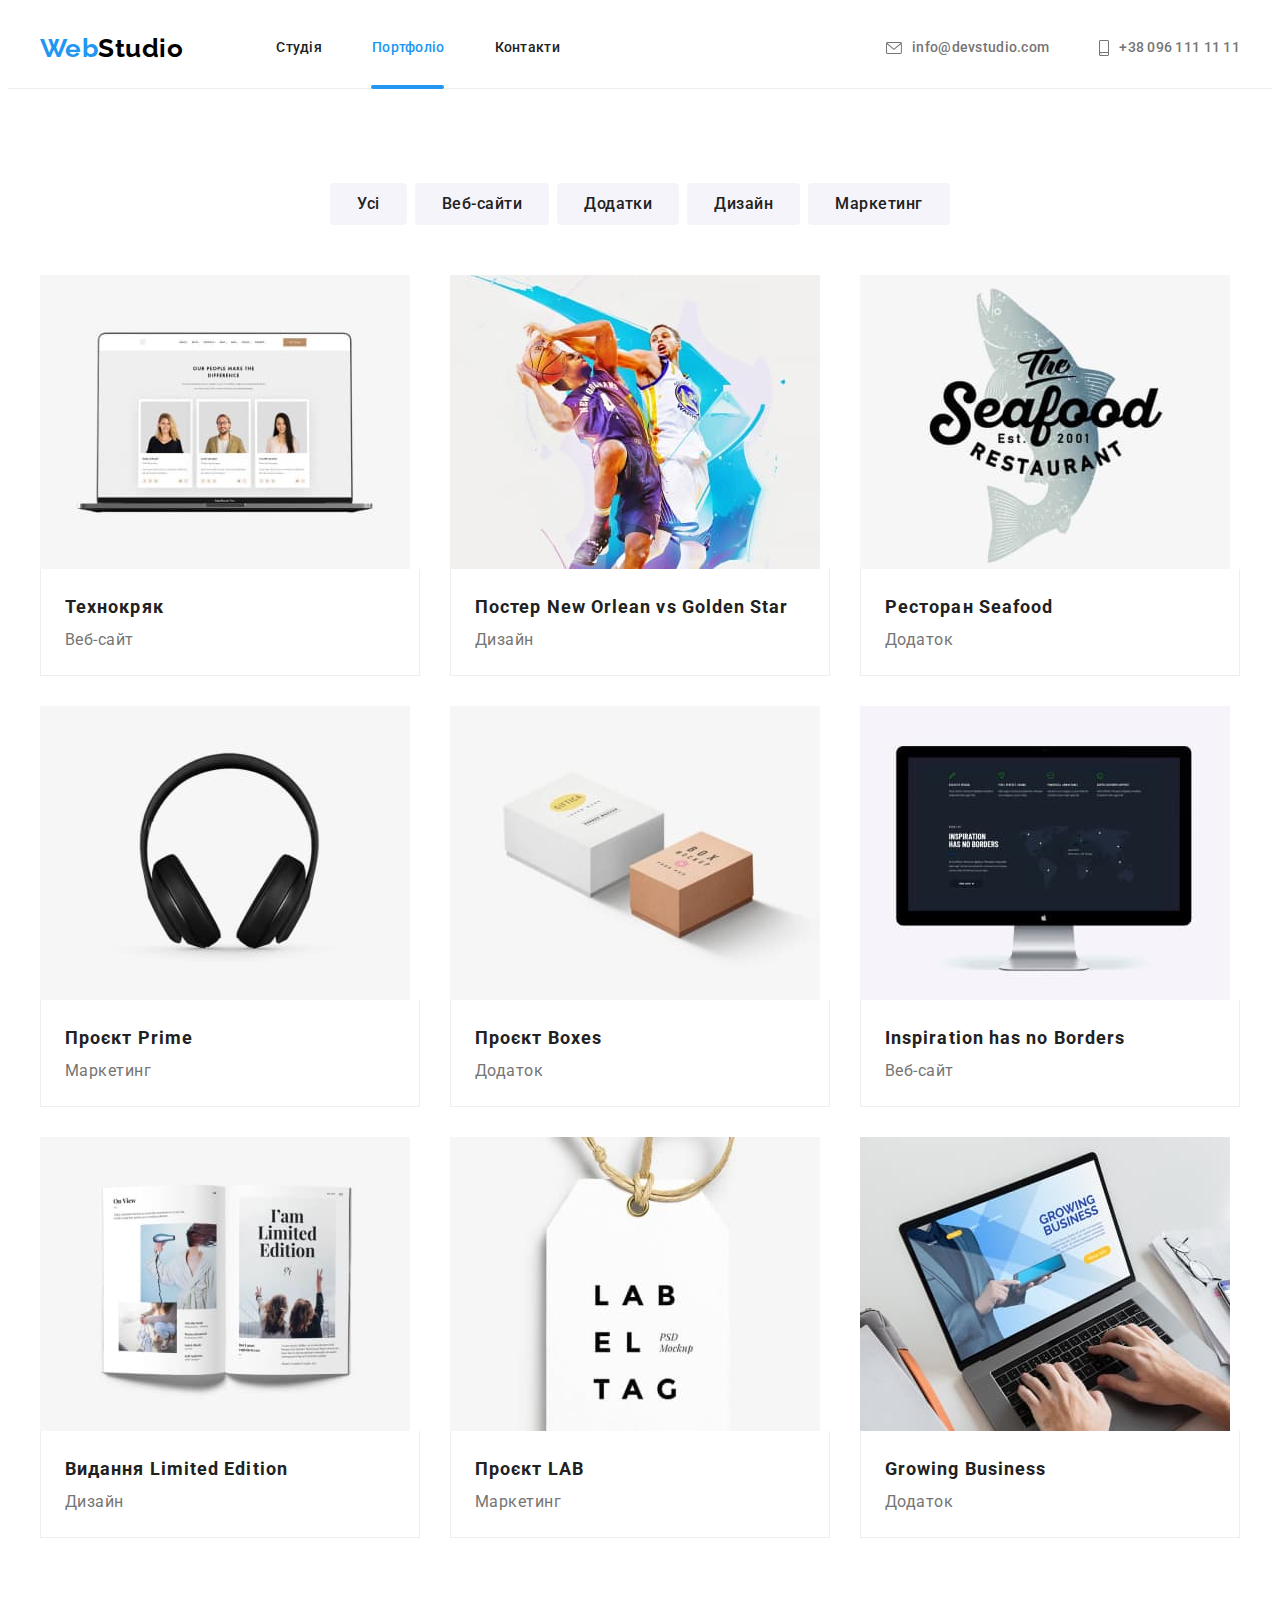
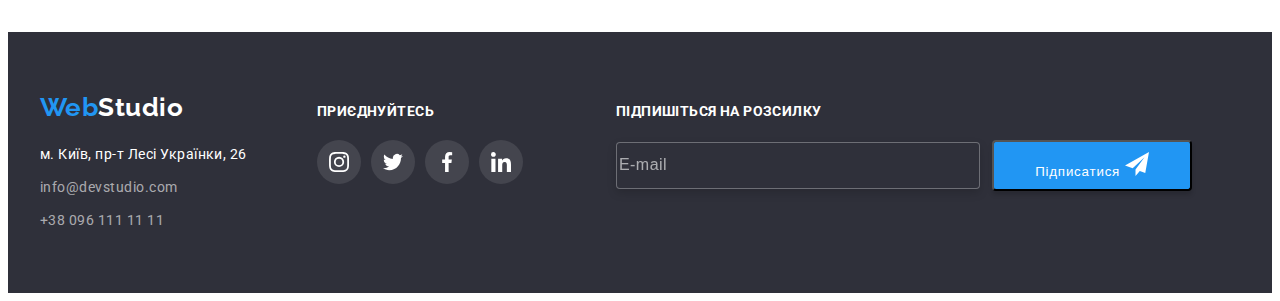
==== portfolio.html @ 8649c42a "add html+css" ====
<!DOCTYPE html>
<html lang="uk">
  <head>
    <meta charset="UTF-8" />
    <meta http-equiv="X-UA-Compatible" content="IE=edge" />
    <meta name="viewport" content="width=device-width, initial-scale=1.0" />
    <title>WebStudio</title>
    <link rel="preconnect" href="https://fonts.googleapis.com" />
    <link rel="preconnect" href="https://fonts.gstatic.com" crossorigin />
    <link
      href="https://fonts.googleapis.com/css2?family=Raleway:wght@700&family=Roboto:wght@400;500;700&display=swap"
      rel="stylesheet"
    />
    <link
      rel="stylesheet"
      href="https://cdnjs.cloudflare.com/ajax/libs/modern-normalize/1.1.0/modern-normalize.min.css"
      integrity="sha512-wpPYUAdjBVSE4KJnH1VR1HeZfpl1ub8YT/NKx4PuQ5NmX2tKuGu6U/JRp5y+Y8XG2tV+wKQpNHVUX03MfMFn9Q=="
      crossorigin="anonymous"
      referrerpolicy="no-referrer"
    />
    <link rel="stylesheet" href="./css/style.css" />
  </head>
  <body>
    <header class="top-page">
      <div class="container header-nav">
        <nav class="header-nav">
          <a href="./index.html" class="logo link">
            <span class="logo-accent">Web</span>Studio
          </a>
          <ul class="site-nav list">
            <li class="item">
              <a href="./index.html" class="site-nav-link link"> Студія </a>
            </li>
            <li class="item">
              <a href="./portfolio.html" class="site-nav-link link current">
                Портфоліо
              </a>
            </li>
            <li class="item">
              <a href="#" class="site-nav-link link">Контакти</a>
            </li>
          </ul>
        </nav>
        <ul class="auth-nav list">
          <li class="item">
            <a href="mailto:info@devstudio.com" class="auth-nav-link link">
              <svg width="16" height="12" class="auth-nav-icon">
                <use href="./images/symbol-defs.svg#icon-envelope"></use>
              </svg>
              info@devstudio.com
            </a>
          </li>
          <li class="item">
            <a href="tel:+380961111111" class="auth-nav-link link">
              <svg width="10" height="16" class="auth-nav-icon">
                <use href="./images/symbol-defs.svg#icon-smartphone"></use></svg
              >+38 096 111 11 11
            </a>
          </li>
        </ul>
      </div>
    </header>

    <main>
      <section class="portfolio section">
        <div class="container">
          <h1 class="visually-hidden">Портфоліо</h1>
          <ul class="portfolio-nav list">
            <li>
              <button type="button" class="portfolio-button">Усі</button>
            </li>
            <li>
              <button type="button" class="portfolio-button">Веб-сайти</button>
            </li>
            <li>
              <button type="button" class="portfolio-button">Додатки</button>
            </li>

            <li>
              <button type="button" class="portfolio-button">Дизайн</button>
            </li>
            <li>
              <button type="button" class="portfolio-button">Маркетинг</button>
            </li>
          </ul>
          <ul class="portfolio-grid list">
            <li class="grid-item">
              <a href="#" class="grid-link link">
                <div class="grid-thumb">
                  <img
                    src="./images/technokriak.jpeg"
                    alt=""
                    width="370"
                    height="294"
                  />
                  <p class="thumb-overlay-text">
                    Ресурс пропонує комплексні пропозиції з різним рівнем
                    функціоналу та сервісів. Все це дозволить відвідувачу
                    отримати вичерпні відомості про компанію чи приватну особу.
                  </p>
                </div>
                <div class="grid-item-text">
                  <h2 class="link-title">Технокряк</h2>
                  <p class="link-descr">Веб-сайт</p>
                </div>
              </a>
            </li>
            <li class="grid-item">
              <a href="#" class="grid-link link">
                <div class="grid-thumb">
                  <img
                    src="./images/neworlean.jpeg"
                    alt=""
                    width="370"
                    height="294"
                  />
                  <p class="thumb-overlay-text">
                    Ресурс пропонує комплексні пропозиції з різним рівнем
                    функціоналу та сервісів. Все це дозволить відвідувачу
                    отримати вичерпні відомості про компанію чи приватну особу.
                  </p>
                </div>

                <div class="grid-item-text">
                  <h2 class="link-title">Постер New Orlean vs Golden Star</h2>
                  <p class="link-descr">Дизайн</p>
                </div>
              </a>
            </li>
            <li class="grid-item">
              <a href="#" class="grid-link link">
                <div class="grid-thumb">
                  <img
                    src="./images/seafood.jpeg"
                    alt=""
                    width="370"
                    height="294"
                  />
                  <p class="thumb-overlay-text">
                    Ресурс пропонує комплексні пропозиції з різним рівнем
                    функціоналу та сервісів. Все це дозволить відвідувачу
                    отримати вичерпні відомості про компанію чи приватну особу.
                  </p>
                </div>

                <div class="grid-item-text">
                  <h2 class="link-title">Ресторан Seafood</h2>
                  <p class="link-descr">Додаток</p>
                </div>
              </a>
            </li>
            <li class="grid-item">
              <a href="#" class="grid-link link">
                <div class="grid-thumb">
                  <img
                    src="./images/prime.jpeg"
                    alt=""
                    width="370"
                    height="294"
                  />
                  <p class="thumb-overlay-text">
                    Ресурс пропонує комплексні пропозиції з різним рівнем
                    функціоналу та сервісів. Все це дозволить відвідувачу
                    отримати вичерпні відомості про компанію чи приватну особу.
                  </p>
                </div>

                <div class="grid-item-text">
                  <h2 class="link-title">Проєкт Prime</h2>
                  <p class="link-descr">Маркетинг</p>
                </div>
              </a>
            </li>
            <li class="grid-item">
              <a href="#" class="grid-link link">
                <div class="grid-thumb">
                  <img
                    src="./images/boxes.jpeg"
                    alt=""
                    width="370"
                    height="294"
                  />
                  <p class="thumb-overlay-text">
                    Ресурс пропонує комплексні пропозиції з різним рівнем
                    функціоналу та сервісів. Все це дозволить відвідувачу
                    отримати вичерпні відомості про компанію чи приватну особу.
                  </p>
                </div>
                <div class="grid-item-text">
                  <h2 class="link-title">Проєкт Boxes</h2>
                  <p class="link-descr">Додаток</p>
                </div>
              </a>
            </li>
            <li class="grid-item">
              <a href="#" class="grid-link link">
                <div class="grid-thumb">
                  <img
                    src="./images/inspiration.jpeg"
                    alt=""
                    width="370"
                    height="294"
                  />
                  <p class="thumb-overlay-text">
                    Ресурс пропонує комплексні пропозиції з різним рівнем
                    функціоналу та сервісів. Все це дозволить відвідувачу
                    отримати вичерпні відомості про компанію чи приватну особу.
                  </p>
                </div>

                <div class="grid-item-text">
                  <h2 class="link-title">Inspiration has no Borders</h2>
                  <p class="link-descr">Веб-сайт</p>
                </div>
              </a>
            </li>
            <li class="grid-item">
              <a href="#" class="grid-link link">
                <div class="grid-thumb">
                  <img
                    src="./images/limitededition.jpeg"
                    alt=""
                    width="370"
                    height="294"
                  />
                  <p class="thumb-overlay-text">
                    Ресурс пропонує комплексні пропозиції з різним рівнем
                    функціоналу та сервісів. Все це дозволить відвідувачу
                    отримати вичерпні відомості про компанію чи приватну особу.
                  </p>
                </div>
                <div class="grid-item-text">
                  <h2 class="link-title">Видання Limited Edition</h2>
                  <p class="link-descr">Дизайн</p>
                </div>
              </a>
            </li>
            <li class="grid-item">
              <a href="#" class="grid-link link">
                <div class="grid-thumb">
                  <img
                    src="./images/lab.jpeg"
                    alt=""
                    width="370"
                    height="294"
                  />
                  <p class="thumb-overlay-text">
                    Ресурс пропонує комплексні пропозиції з різним рівнем
                    функціоналу та сервісів. Все це дозволить відвідувачу
                    отримати вичерпні відомості про компанію чи приватну особу.
                  </p>
                </div>
                <div class="grid-item-text">
                  <h2 class="link-title">Проєкт LAB</h2>
                  <p class="link-descr">Маркетинг</p>
                </div>
              </a>
            </li>
            <li class="grid-item">
              <a href="#" class="grid-link link">
                <div class="grid-thumb">
                  <img
                    src="./images/growing.jpeg"
                    alt=""
                    width="370"
                    height="294"
                  />
                  <p class="thumb-overlay-text">
                    Ресурс пропонує комплексні пропозиції з різним рівнем
                    функціоналу та сервісів. Все це дозволить відвідувачу
                    отримати вичерпні відомості про компанію чи приватну особу.
                  </p>
                </div>
                <div class="grid-item-text">
                  <h2 class="link-title">Growing Business</h2>
                  <p class="link-descr">Додаток</p>
                </div>
              </a>
            </li>
          </ul>
        </div>
      </section>
    </main>

    <footer class="bottom-page">
      <div class="footer-container container">
        <div class="footer-nav">
          <a href="#" class="footer-logo link">
            <span class="footer-logo-accent">Web</span>Studio
          </a>
          <address>
            <ul class="footer-nav-address list">
              <li class="footer-nav-item item">
                <a
                  href="https://goo.gl/maps/T1ktbeCNpbdaZyWX9"
                  target="_blank"
                  rel="noopenner noreferrer nofollow"
                  class="footer-nav-link-address link"
                >
                  м. Київ, пр-т Лесі Українки, 26
                </a>
              </li>
              <li class="footer-nav-item item">
                <a
                  href="mailto:info@devstudio.com"
                  class="footer-nav-link link"
                >
                  info@devstudio.com
                </a>
              </li>
              <li class="footer-nav-item item">
                <a href="tel:+380961111111" class="footer-nav-link link">
                  +38 096 111 11 11
                </a>
              </li>
            </ul>
          </address>
        </div>
        <div class="footer-soc">
          <h3 class="footer-soc-title">Приєднуйтесь</h3>
          <ul class="footer-soc-list">
            <li class="footer-soc-item">
              <a href="" class="footer-soc-link" aria-label="Instagram">
                <svg width="20" height="20" class="footer-soc-icon">
                  <use
                    href="./images/symbol-defs.svg#icon-instagram_team"
                  ></use>
                </svg>
              </a>
            </li>
            <li class="footer-soc-item">
              <a href="" class="footer-soc-link" aria-label="Twitter">
                <svg width="20" height="20" class="footer-soc-icon">
                  <use href="./images/symbol-defs.svg#icon-twitter_team"></use>
                </svg>
              </a>
            </li>
            <li class="footer-soc-item">
              <a href="" class="footer-soc-link" aria-label="Facebook">
                <svg width="20" height="20" class="footer-soc-icon">
                  <use href="./images/symbol-defs.svg#icon-facebook_team"></use>
                </svg>
              </a>
            </li>
            <li class="footer-soc-item">
              <a href="" class="footer-soc-link" aria-label="LinkedIn">
                <svg width="20" height="20" class="footer-soc-icon">
                  <use href="./images/symbol-defs.svg#icon-linkedin_team"></use>
                </svg>
              </a>
            </li>
          </ul>
        </div>
        <form class="footer-input">
          <h3 class="input-title">Підпишіться на розсилку</h3>
          <div class="input-place">
            <input type="email" name="email" placeholder="E-mail" />
            <button type="submit" class="input-button">
              Підписатися
              <svg width="24" height="24" class="input-img">
                <use href="./images/symbol-defs.svg#icon-paperplane"></use>
              </svg>
            </button>
          </div>
        </form>
      </div>
    </footer>
  </body>
</html>
---- css/style.css ----
:root {
  --primary-text-color: #212121;
  --secondary-text-color: #757575;
  --accent-color: #2196f3;
  --accent-hover-color: #188ce8;
  --container-bg-color: #ffffff;
  --container-border-color: #eeeeee;
  --button-bg-color: #f5f4fa;
  --logo-main-color: #000000;
  --footer-background-color: #2f303a;
  --footer-link-color: rgba(255, 255, 255, 0.6);
  --soc-clients-color: #afb1b8;
  --grid-overlay-color: rgba(33, 150, 243, 0.9);
  --transition-duration: 250ms;
  --transition-timing-function: cubic-bezier(0.4, 0, 0.2, 1);
}

p,
h1,
h2,
h3,
h4,
h5,
h6 {
  margin: 0;
}

ul,
ol {
  margin: 0;
  padding-left: 0;
  list-style: none;
}

button {
  cursor: pointer;
}

address {
  font-style: normal;
}

a {
  color: currentColor;
  text-decoration: none;
}

img {
  display: block;
}

body {
  font-family: "Roboto", sans serif;
  color: var(--primary-text-color);
  background-color: var(--container-bg-color);
  letter-spacing: 0.03em;
}

.container {
  width: 1200px;
  padding-left: 15px;
  padding-right: 15px;
  /* outline: 2px solid red; */
  margin: 0 auto;
}

.section {
  padding-top: 94px;
  padding-bottom: 94px;
}

.list {
  list-style: none;
  color: var(--primary-text-color);
  padding: 0;
  margin: 0;
}

.link {
  text-decoration: none;
  padding: 0;
  margin: 0;
}

.link.current {
  position: relative;
  color: var(--accent-color);
}

/* ----------------Header---------------- */

.header-nav {
  display: flex;
  align-items: center;
}

.logo {
  font-family: "Raleway", sans-serif;
  font-weight: 700;
  font-size: 26px;
  line-height: 1.19;
  color: var(--logo-main-color);
}

span.logo-accent {
  color: var(--accent-color);
}

.site-nav {
  display: flex;
  margin-left: 93px;
}

.site-nav .item {
  margin-right: 50px;
}

.site-nav .item:last-child {
  margin-right: 0;
}

.site-nav .link {
  display: block;
  padding-top: 32px;
  padding-bottom: 32px;
}

.site-nav-link {
  color: var(--primary-text-color);
  font-weight: 500;
  font-size: 14px;
  line-height: 1.14;
  letter-spacing: 0.02em;
  font-style: normal;
  transition: color var(--transition-duration) var(--transition-timing-function);
}

.site-nav-link:hover,
.site-nav-link:focus {
  color: var(--accent-color);
}

.current::after {
  content: "";
  position: absolute;
  bottom: 0;
  left: 0;
  display: block;
  width: 100%;
  height: 4px;
  background: var(--accent-color);
  border-radius: 2px;
  margin: -1px;
}

.auth-nav {
  display: flex;
  margin-left: auto;
  align-items: center;
}

.auth-nav .item {
  margin-right: 50px;
}

.auth-nav .item:last-child {
  margin-right: 0;
}

.auth-nav .link {
  padding-top: 32px;
  padding-bottom: 32px;
}

.auth-nav-link {
  color: var(--secondary-text-color);
  display: flex;
  align-items: center;
  font-weight: 500;
  font-size: 14px;
  line-height: 1.14;
  letter-spacing: 0.02em;
  transition: color var(--transition-duration) var(--transition-timing-function);
}

.auth-nav-link:hover,
.auth-nav-link:focus {
  color: var(--accent-color);
}

.auth-nav-icon {
  margin-right: 10px;
  fill: currentColor;
  transition: fill var(--transition-duration) var(--transition-timing-function);
}

.auth-nav-icon:hover,
.auth-nav-icon:focus {
  fill: var(--accent-color);
}

header.top-page {
  border-bottom: 1px solid var(--container-border-color);
}

/* ------------------Hero----------------- */
.hero {
  padding-top: 200px;
  padding-bottom: 200px;
  text-align: center;
  margin: 0 auto;
}

.overlay {
  max-width: 1600px;
  background-image: linear-gradient(
      to right,
      rgba(47, 48, 58, 0.4),
      rgba(47, 48, 58, 0.4)
    ),
    url(../images/team.jpeg);
  background-color: #c4c4c4;
  background-repeat: no-repeat;
  background-position: center;
  background-size: cover;
}

.hero-title {
  color: var(--container-bg-color);
  font-weight: 900;
  font-size: 44px;
  line-height: 1.36;
  text-align: center;
  letter-spacing: 0.06em;
  text-transform: uppercase;
  max-width: 696px;
  margin: 0 auto;
  margin-bottom: 30px;
}

.hero-button {
  font-family: inherit;
  color: var(--container-bg-color);
  background: var(--accent-color);
  font-weight: 700;
  font-size: 16px;
  line-height: 1.88;
  letter-spacing: 0.06em;
  border-color: transparent;
  margin: 0 auto;
  padding: 10px 32px;
  min-width: 216px;
  text-align: center;
  box-shadow: 0px 4px 4px rgba(0, 0, 0, 0.15);
  border-radius: 4px;
  transition: background-color var(--transition-duration)
    var(--transition-timing-function);
}

.hero-button:hover {
  color: var(--container-bg-color);
  background-color: var(--accent-hover-color);
}

/* ---------------features--------------- */

.features {
  padding-top: 94px;
  padding-bottom: 47px;
  /* border: 1px solid red; */
}

.features-link {
  display: flex;
  gap: 30px;
  /* border: 1px solid red; */
}

.features-item {
  flex-basis: calc((100% - 3 * 30px) / 4);
}

.features-item-img {
  display: flex;
  width: 270px;
  height: 120px;
  background-color: var(--button-bg-color);
  border-radius: 4px;
  align-items: center;
  justify-content: center;
  margin-bottom: 30px;
}

.features-item-title {
  font-weight: 700;
  font-size: 14px;
  line-height: 1.14;
  text-transform: uppercase;
  color: var(--primary-text-color);
  margin-bottom: 10px;
}

.feature-descr {
  font-size: 14px;
  line-height: 1.71;
  color: var(--secondary-text-color);
}

.work {
  padding-top: 47px;
  padding-bottom: 94px;
  /* border: 1px solid red; */
}
.work-title {
  margin-bottom: 50px;
}

.work-sample {
  display: flex;
  gap: 30px;
}
.work-photo {
  flex-basis: calc((100% - 60px) / 3);
}

.work-title,
.team-title,
.clients-title {
  color: var(--primary-text-color);
  font-weight: 700;
  font-size: 36px;
  line-height: 1.16;
  text-align: center;
}

.work-thumb {
  position: relative;
}

.work-overlay-text {
  position: absolute;
  bottom: 0;
  left: 0;
  font-weight: 700;
  font-size: 14px;
  line-height: 1.14;
  text-align: center;
  letter-spacing: 0.03em;
  text-transform: uppercase;
  color: var(--container-bg-color);
  background-color: rgba(47, 48, 58, 0.8);
  width: 100%;
  padding: 27px;
}

/* -----------------Team--------------- */
.team {
  background-color: var(--button-bg-color);
}

.team-title {
  margin-bottom: 50px;
}

.team-list {
  display: flex;
  gap: 30px;
}

.team-item {
  background-color: var(--container-bg-color);
  flex-basis: calc((100% - (3 * 30px)) / 4);
  box-shadow: 0px 1px 3px rgba(0, 0, 0, 0.12), 0px 1px 1px rgba(0, 0, 0, 0.14),
    0px 2px 1px rgba(0, 0, 0, 0.2);
  border-radius: 0px 0px 4px 4px;
}

.team-descr {
  padding-top: 30px;
  padding-bottom: 30px;
  text-align: center;
}

.team-list-title {
  color: var(--primary-text-color);
  font-weight: 500;
  font-size: 16px;
  line-height: 1.189;
  margin-bottom: 10px;
}

.team-list-descr {
  color: var(--secondary-text-color);
  font-size: 16px;
  line-height: 1.19;
  margin-bottom: 16px;
}

.team-soc-list {
  display: flex;
  align-items: center;
  justify-content: center;
  gap: 10px;
}

.team-soc-link {
  color: var(--soc-clients-color);
  display: flex;
  align-items: center;
  justify-content: center;
  width: 44px;
  height: 44px;
  border-radius: 50%;
  transition: background-color var(--transition-duration)
      var(--transition-timing-function),
    color var(--transition-duration) var(--transition-timing-function);
}

.team-soc-icon {
  fill: currentColor;
}

.team-soc-link:hover,
.team-soc-link:focus {
  background-color: var(--accent-color);
  color: var(--container-bg-color);
}

/* ------------Клієнти------------ */

.clients-title {
  text-align: center;
  margin-bottom: 50px;
}

.clients-list {
  display: flex;
  gap: 30px;
}

.clients-list-item {
  flex-basis: calc((100% - 5 * 30px) / 6);
}

.clients-list-link {
  display: flex;
  width: 170px;
  height: 92px;
  color: var(--soc-clients-color);
  border: 1px solid var(--soc-clients-color);
  border-radius: 4px;
  padding: 16px 32px;
  transition: color var(--transition-duration) var(--transition-timing-function),
    border-color var(--transition-duration) var(--transition-timing-function);
}

.clients-icon {
  fill: currentColor;
}

.clients-list-link:hover,
.clients-list-link:focus {
  color: var(--accent-color);
  border-color: var(--accent-color);
}

/* ---------------Footer------------ */

.bottom-page {
  background-color: var(--footer-background-color);
  padding-top: 60px;
  padding-bottom: 60px;
}
.footer-nav {
  display: block;
  margin-right: 70px;
}

.footer-logo {
  font-family: "Raleway", sans-serif;
  font-weight: 700;
  font-size: 26px;
  line-height: 1.19;
  color: var(--container-bg-color);
  display: block;
  margin-bottom: 20px;
}

span.footer-logo-accent {
  color: var(--accent-color);
}

.footer-nav-item:not(:last-child) {
  margin-bottom: 9px;
}
.footer-nav-link {
  color: var(--footer-link-color);
  font-style: normal;
  font-size: 14px;
  line-height: 1.71;
  display: block;
  transition: color var(--transition-duration) var(--transition-timing-function);
}

.footer-nav-link:hover,
.footer-nav-link:focus {
  color: var(--accent-color);
}

.footer-nav-link-address {
  color: var(--container-bg-color);
  font-style: normal;
  font-size: 14px;
  line-height: 1.71;
  display: inline-block;
  transition: color var(--transition-duration) var(--transition-timing-function);
}

.footer-nav-link-address:hover,
.footer-nav-link-address:focus {
  color: var(--accent-color);
}

.footer-nav-address .link {
  display: block;
}

.footer-container {
  display: flex;
  align-items: center;
  align-items: baseline;
}

.footer-soc {
  margin-right: 93px;
}

.footer-soc-title {
  display: block;
  font-weight: 700;
  font-size: 14px;
  line-height: 1.14;
  letter-spacing: 0.03em;
  text-transform: uppercase;

  color: var(--container-bg-color);
  margin-bottom: 20px;
}

.footer-soc-list {
  display: flex;
  align-items: center;
  justify-content: center;
  height: 100%;
  gap: 10px;
}

.footer-soc-link {
  color: var(--container-bg-color);
  display: flex;
  align-items: center;
  justify-content: center;
  width: 44px;
  height: 44px;
  border-radius: 50%;
  background-color: rgba(255, 255, 255, 0.1);
  transition: background-color var(--transition-duration)
    var(--transition-timing-function);
}

.footer-soc-icon {
  fill: currentColor;
}

.footer-soc-link:hover,
.footer-soc-link:focus {
  background-color: var(--accent-color);
}

.footer-input {
  display: flex;
  flex-direction: column;
  align-items: center;
  align-items: baseline;
}

.input-title {
  font-weight: 700;
  font-size: 14px;
  line-height: 1.14;
  letter-spacing: 0.03em;
  text-transform: uppercase;
  color: var(--container-bg-color);
  margin-bottom: 20px;
}

.input-place {
  display: flex;
  align-items: center;
}

.input-place input {
  background-color: var(--footer-background-color);
  border: 1px solid rgba(255, 255, 255, 0.3);
  filter: drop-shadow(0px 4px 4px rgba(0, 0, 0, 0.15));
  border-radius: 4px;
  width: 358px;
  padding-top: 15px;
  padding-bottom: 15px;
  margin-right: 12px;
}

.input-place input::placeholder {
  color: rgba(255, 255, 255, 0.6);
  font-size: 16px;
  line-height: 1.25;
  letter-spacing: 0.03em;
}

.input-button {
  /* position: relative; */
  text-align: center;
  color: var(--container-bg-color);
  background-color: var(--accent-color);
  box-shadow: 0px 4px 4px rgba(0, 0, 0, 0.15);
  border-radius: 4px;
  width: 200px;
  padding-top: 10px;
  padding-bottom: 10px;
  letter-spacing: 0.06em;
  color: #ffffff;
}

.input-img {
  fill: currentColor;
}

/* .input-button::after {
  content: "";
  position: absolute;
  bottom: 0;
  left: 0;
  display: block;
  width: 100%;
  background-image: url(/images/svg/paperplane.svg);
} */
/* -----------------Portfolio---------------- */

.portfolio {
  background-color: var(--container-bg-color);
}
.portfolio-nav {
  display: flex;
  justify-content: center;
  margin-bottom: 50px;
  list-style: none;
  gap: 8px;
}

.portfolio-button {
  font-family: inherit;
  color: var(--primary-text-color);
  background-color: var(--button-bg-color);
  cursor: pointer;
  font-weight: 500;
  font-size: 16px;
  line-height: 1.62;
  letter-spacing: 0.03em;
  border-color: transparent;
  border-radius: 4px;
  padding: 6px 25px;
  transition: color var(--transition-duration) var(--transition-timing-function),
    background-color var(--transition-duration)
      var(--transition-timing-function),
    box-shadow var(--transition-duration) var(--transition-timing-function);
}

.portfolio-button:hover,
.portfolio-button:focus {
  color: var(--container-bg-color);
  background-color: var(--accent-color);
  box-shadow: 0px 3px 1px rgba(0, 0, 0, 0.1), 0px 1px 2px rgba(0, 0, 0, 0.08),
    0px 2px 2px rgba(0, 0, 0, 0.12);
}

.portfolio-grid {
  display: flex;
  flex-wrap: wrap;
  justify-content: space-between;
  gap: 30px;
}

.grid-item {
  flex-basis: calc((100% - 60px) / 3);
}

.grid-link {
  display: block;
  background-color: var(--container-bg-color);
  transition: box-shadow var(--transition-duration)
    var(--transition-timing-function);
}

.grid-link:hover,
.grid-link:focus {
  box-shadow: 0px 1px 1px rgba(0, 0, 0, 0.12), 0px 4px 4px rgba(0, 0, 0, 0.06),
    1px 4px 6px rgba(0, 0, 0, 0.16);
}

.grid-link:hover .thumb-overlay-text,
.grid-link:focus .thumb-overlay-text {
  transform: translateY(0);
}

.grid-item-text {
  padding: 20px 24px;
  border-left: 1px solid var(--container-border-color);
  border-right: 1px solid var(--container-border-color);
  border-bottom: 1px solid var(--container-border-color);
}

.link-title {
  font-weight: 700;
  font-size: 18px;
  line-height: 2;
  letter-spacing: 0.06em;
  color: var(--primary-text-color);
}

.link-descr {
  font-size: 16px;
  line-height: 1.88;
  color: var(--secondary-text-color);
}

.visually-hidden {
  position: absolute;
  width: 1px;
  height: 1px;
  margin: -1px;
  border: 0;
  padding: 0;
  white-space: nowrap;
  clip-path: inset(100%);
  clip: rect(0 0 0 0);
  overflow: hidden;
}

/* Портфоліо */

.grid-thumb {
  position: relative;
  overflow: hidden;
}

.thumb-overlay-text {
  position: absolute;
  top: 0;
  left: 0;
  font-size: 18px;
  line-height: 1.56;
  letter-spacing: 0.03em;
  color: var(--container-bg-color);
  background-color: var(--grid-overlay-color);
  padding: 63px 24px;
  height: 100%;
  transform: translateY(100%);
  transition: transform var(--transition-duration)
    var(--transition-timing-function);
  overflow: auto;
}

.backdrop {
  position: fixed;
  top: 0;
  width: 100%;
  height: 100%;
  background-color: rgba(0, 0, 0, 0.2);
  transition: opacity 300ms linear, visibility 300ms linear;
}

.modal {
  position: absolute;
  width: 528px;
  min-height: 581px;
  background-color: #ffffff;
  box-shadow: 0px 1px 3px rgba(0, 0, 0, 0.12), 0px 1px 1px rgba(0, 0, 0, 0.14),
    0px 2px 1px rgba(0, 0, 0, 0.2);
  border-radius: 4px;
  top: 50%;
  left: 50%;
  transform: translate(-50%, -50%) scale(1);
  transition: transform 1000ms cubic-bezier(0.4, 0, 0.2, 1);
  padding: 40px;
}

.backdrop.is-hidden .modal {
  transform: translate(-50%, -50%) scale(0);
}

.modal-btn {
  position: absolute;
  width: 30px;
  height: 30px;
  border: 1px solid rgba(0, 0, 0, 0.1);
  border-radius: 50%;
  background-color: var(--container-bg-color);
  right: 10px;
  top: 10px;
  display: flex;
  align-items: center;
  justify-content: center;
  padding: 0;
  cursor: pointer;
}

.modal-close-icon {
  fill: currentColor;
}

.modal-btn:hover {
  color: var(--accent-color);
}

.is-hidden {
  opacity: 0;
  visibility: hidden;
  pointer-events: none;
}

.modal-title {
  font-weight: 700;
  font-size: 20px;
  line-height: 1.15;
  text-align: center;
  letter-spacing: 0.03em;
  color: var(--primary-text-color);
  margin-bottom: 12px;
}

.form {
  width: 448px;
  margin: 0 auto;
}

.form-field {
  display: flex;
  flex-direction: column;
  position: relative;
  margin-bottom: 10px;
}

.form-field input {
  margin: 0;
  padding: 11px;
  border: 1px solid rgba(33, 33, 33, 0.2);
  border-radius: 4px;
}

.form-field label {
  margin-bottom: 4px;
}

.form-label {
  font-size: 12px;
  line-height: 1.17;
  letter-spacing: 0.01em;
  color: var(--secondary-text-color);
}

.form-icon {
  position: absolute;
  top: 50%;
  left: 12px;
  display: inline-block;
}

.form-input:hover,
.form-input:focus {
  border-color: var(--accent-color);
}

.form-input:hover ~ .form-icon,
.form-input:focus ~ .form-icon {
  fill: var(--accent-color);
}

.form-comment {
  margin-bottom: 20px;
}

textarea {
  resize: none;
  width: 100%;
  /* width: 448px; */
  height: 120px;
}

.form-comment textarea::placeholder {
  font-size: 12px;
  line-height: 1.17;
  letter-spacing: 0.01em;
  color: rgba(117, 117, 117, 0.5);
}

.form-comment textarea {
  border: 1px solid rgba(33, 33, 33, 0.2);
  border-radius: 4px;
}

.form-check {
  margin-bottom: 30px;
}

.form-accent {
  color: var(--accent-color);
  text-decoration: underline;
}

.form-button {
  background-color: var(--accent-color);
  color: var(--container-bg-color);
  box-shadow: 0px 4px 4px rgba(0, 0, 0, 0.15);
  border-radius: 4px;
  border-color: transparent;
  min-width: 200px;
  padding: 10px 52px;
  text-align: center;
  margin: 0 auto;
}
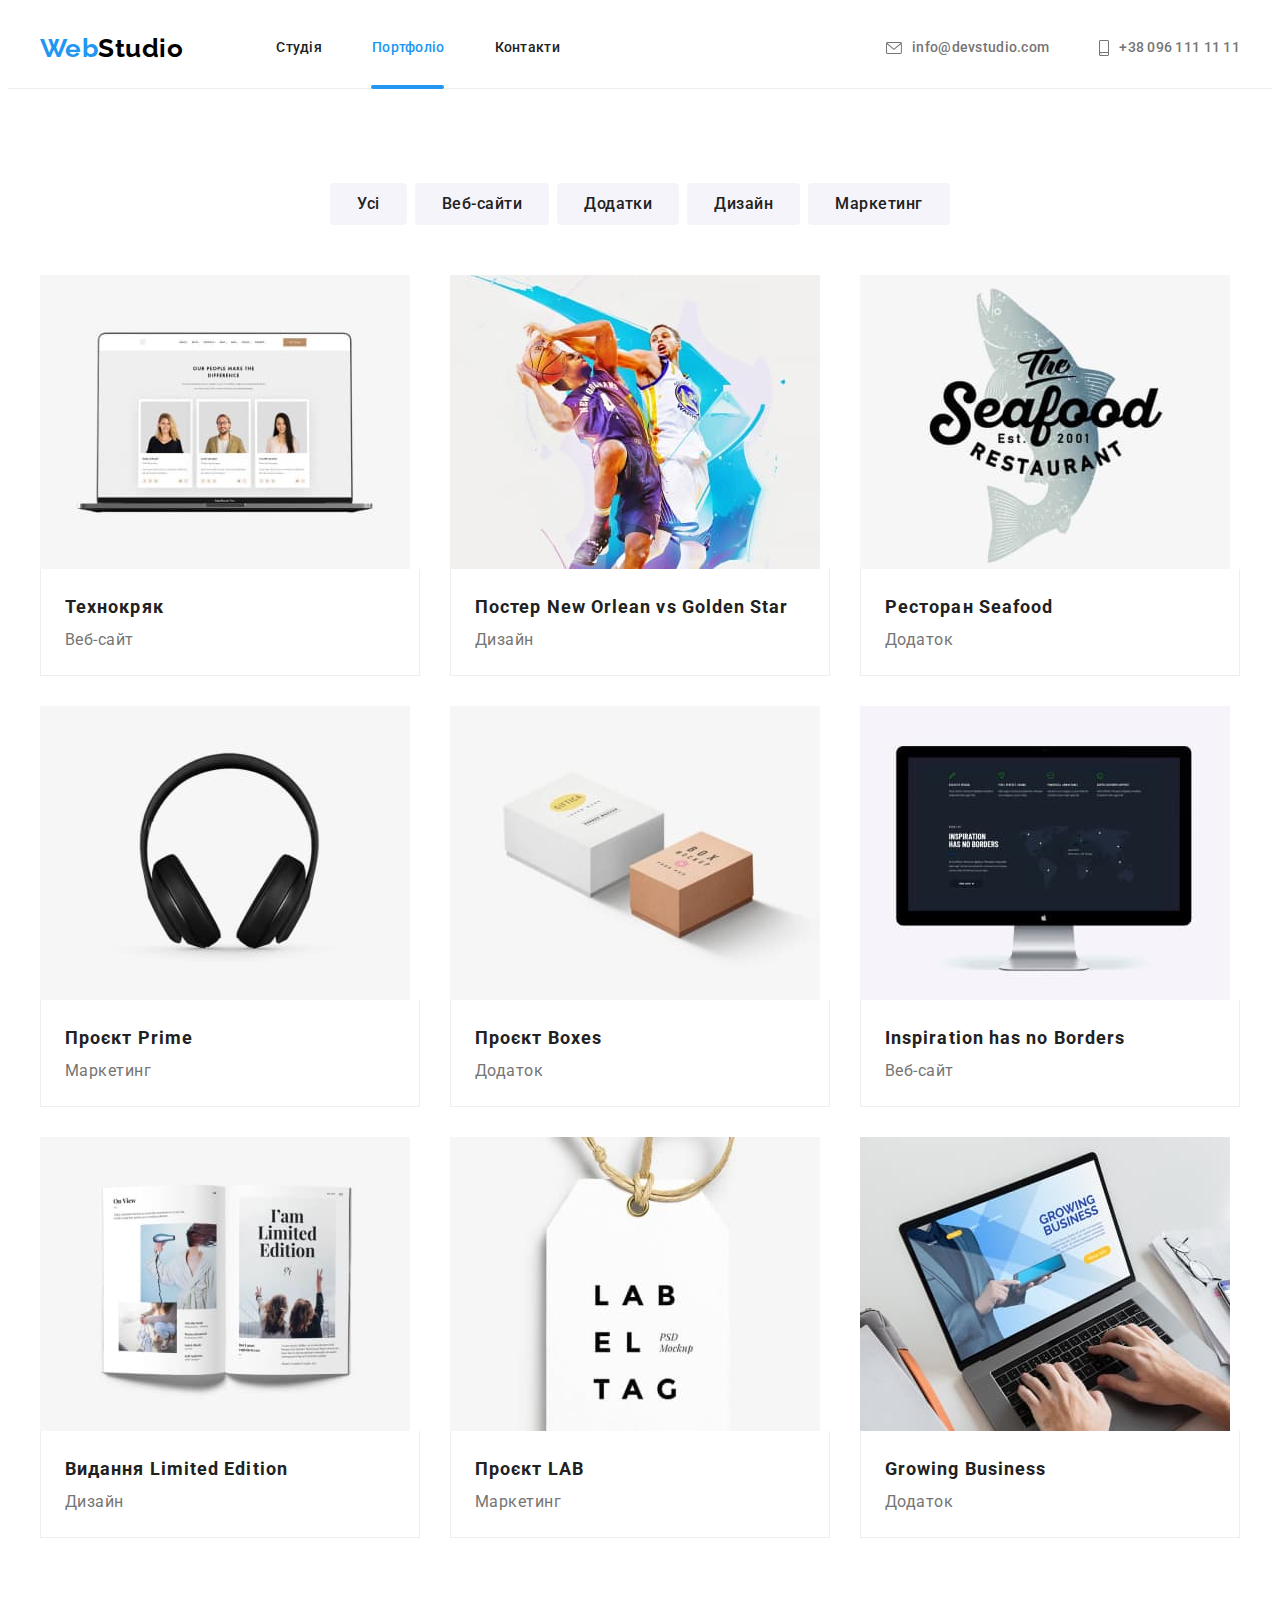
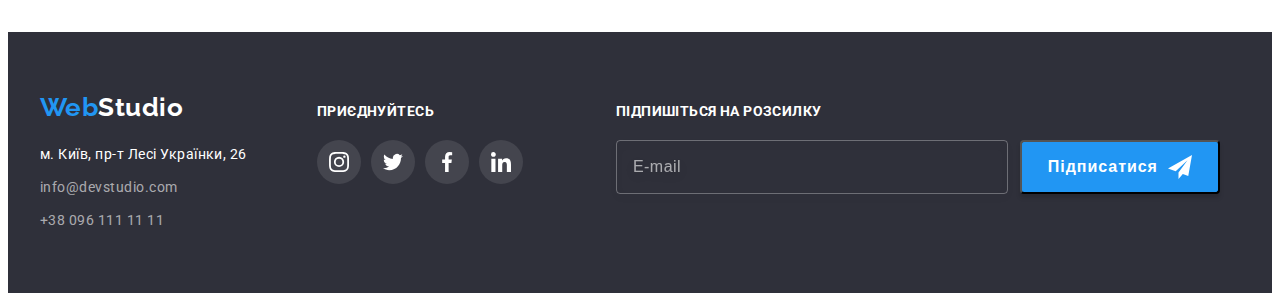
==== commit f2e48240: "add form css" ====
--- a/portfolio.html
+++ b/portfolio.html
@@ -353,8 +353,8 @@
         </div>
         <form class="footer-input">
           <h3 class="input-title">Підпишіться на розсилку</h3>
-          <div class="input-place">
-            <input type="email" name="email" placeholder="E-mail" />
+          <div class="input-container">
+            <input class="footer-input" type="email" placeholder="E-mail" />
             <button type="submit" class="input-button">
               Підписатися
               <svg width="24" height="24" class="input-img">
--- a/css/style.css
+++ b/css/style.css
@@ -258,7 +258,6 @@
 }
 
 .hero-button:hover {
-  color: var(--container-bg-color);
   background-color: var(--accent-hover-color);
 }
 
@@ -594,23 +593,22 @@
   margin-bottom: 20px;
 }
 
-.input-place {
-  display: flex;
-  align-items: center;
-}
-
-.input-place input {
-  background-color: var(--footer-background-color);
+.input-container {
+  display: flex;
+  /* align-items: center; */
+}
+
+.input-container input {
+  background-color: inherit;
   border: 1px solid rgba(255, 255, 255, 0.3);
   filter: drop-shadow(0px 4px 4px rgba(0, 0, 0, 0.15));
   border-radius: 4px;
   width: 358px;
-  padding-top: 15px;
-  padding-bottom: 15px;
+  padding: 15px 16px;
   margin-right: 12px;
 }
 
-.input-place input::placeholder {
+.input-container input::placeholder {
   color: rgba(255, 255, 255, 0.6);
   font-size: 16px;
   line-height: 1.25;
@@ -618,8 +616,11 @@
 }
 
 .input-button {
-  /* position: relative; */
+  display: flex;
+  align-items: center;
+  justify-content: center;
   text-align: center;
+  gap: 10px;
   color: var(--container-bg-color);
   background-color: var(--accent-color);
   box-shadow: 0px 4px 4px rgba(0, 0, 0, 0.15);
@@ -627,8 +628,10 @@
   width: 200px;
   padding-top: 10px;
   padding-bottom: 10px;
+  font-weight: 700;
+  font-size: 16px;
+  line-height: 1.88;
   letter-spacing: 0.06em;
-  color: #ffffff;
 }
 
 .input-img {
@@ -782,7 +785,7 @@
 .modal {
   position: absolute;
   width: 528px;
-  min-height: 581px;
+  /* min-height: 581px; */
   background-color: #ffffff;
   box-shadow: 0px 1px 3px rgba(0, 0, 0, 0.12), 0px 1px 1px rgba(0, 0, 0, 0.14),
     0px 2px 1px rgba(0, 0, 0, 0.2);
@@ -844,9 +847,9 @@
 }
 
 .form-field {
+  position: relative;
   display: flex;
   flex-direction: column;
-  position: relative;
   margin-bottom: 10px;
 }
 
@@ -855,6 +858,8 @@
   padding: 11px;
   border: 1px solid rgba(33, 33, 33, 0.2);
   border-radius: 4px;
+  padding-left: 42px;
+  outline: none;
 }
 
 .form-field label {
@@ -875,18 +880,23 @@
   display: inline-block;
 }
 
-.form-input:hover,
+/* .form-input:hover, */
 .form-input:focus {
   border-color: var(--accent-color);
 }
 
-.form-input:hover ~ .form-icon,
+/* .form-input:hover ~ .form-icon, */
 .form-input:focus ~ .form-icon {
   fill: var(--accent-color);
 }
 
 .form-comment {
   margin-bottom: 20px;
+}
+
+.form-comment textarea {
+  outline: none;
+  padding: 12px 16px;
 }
 
 textarea {
@@ -912,12 +922,55 @@
   margin-bottom: 30px;
 }
 
-.form-accent {
+.checkbox-label {
+  display: flex;
+  align-items: center;
+  font-size: 14px;
+  line-height: 2.71;
+  letter-spacing: 0.03em;
+  color: var(--secondary-text-color);
+}
+
+.checkbox {
+  appearance: none;
+  /* position: absolute;
+  width: 1px;
+  height: 1px;
+  margin: -1px;
+  border: 0;
+  padding: 0;
+  white-space: nowrap;
+  clip-path: inset(100%);
+  clip: rect(0 0 0 0);
+  overflow: hidden; */
+}
+
+.checkbox-icon {
+  display: inline-block;
+  width: 16px;
+  height: 15px;
+  border: 2px solid black;
+  border-radius: 4px;
+  margin-right: 7px;
+}
+
+.checkbox:checked + .checkbox-icon {
+  background-color: var(--accent-color);
+  border-color: var(--accent-color);
+  background-image: url(../images/svg/icon_check.svg);
+  background-repeat: no-repeat;
+  background-position: 50% 50%;
+  background-size: contain;
+  background-origin: border-box;
+}
+
+.checkbox-accent {
   color: var(--accent-color);
   text-decoration: underline;
 }
 
 .form-button {
+  display: block;
   background-color: var(--accent-color);
   color: var(--container-bg-color);
   box-shadow: 0px 4px 4px rgba(0, 0, 0, 0.15);
@@ -928,3 +981,7 @@
   text-align: center;
   margin: 0 auto;
 }
+
+.form-button:hover {
+  background-color: var(--accent-hover-color);
+}
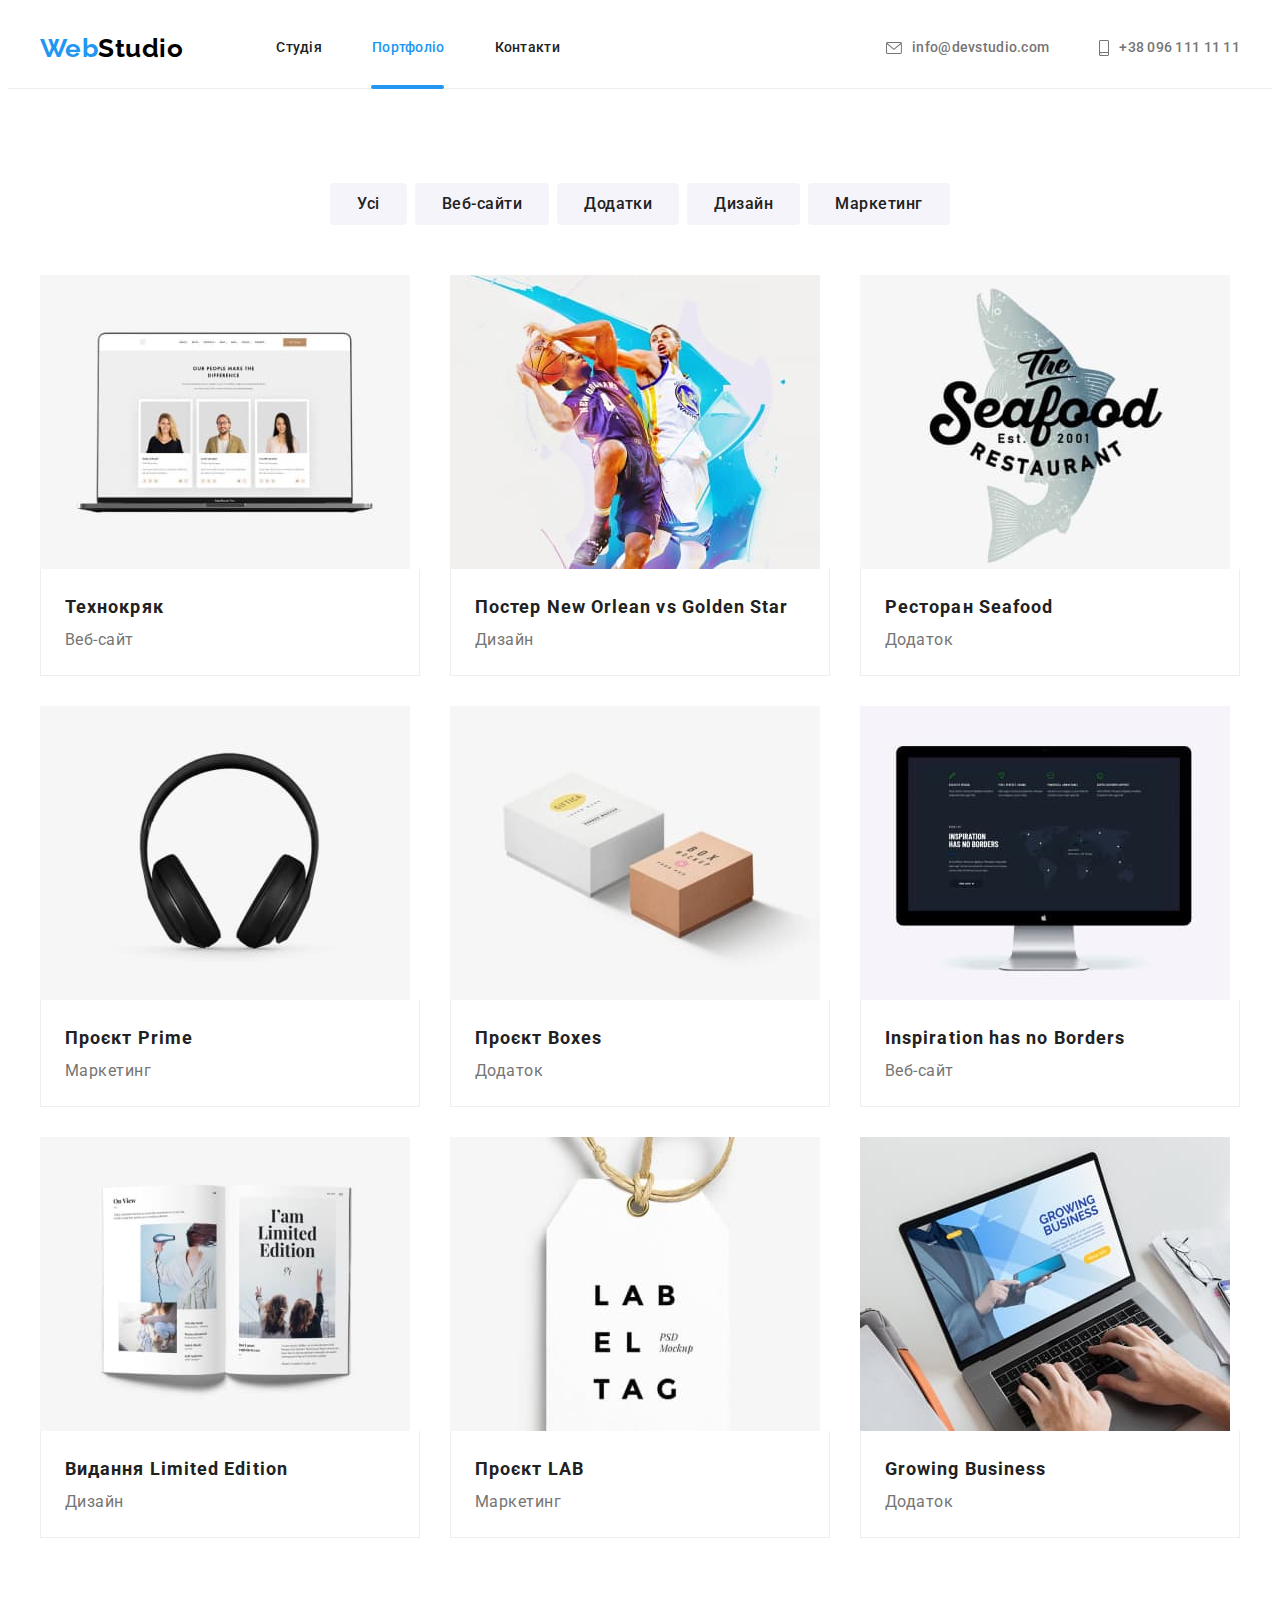
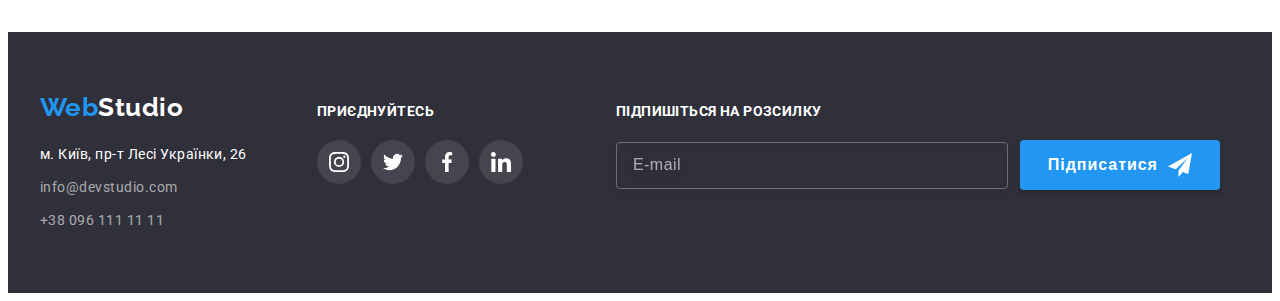
==== commit 21378782: "change footer input html" ====
--- a/portfolio.html
+++ b/portfolio.html
@@ -351,9 +351,9 @@
             </li>
           </ul>
         </div>
-        <form class="footer-input">
+        <div class="footer-input">
           <h3 class="input-title">Підпишіться на розсилку</h3>
-          <div class="input-container">
+          <form class="input-container">
             <input class="footer-input" type="email" placeholder="E-mail" />
             <button type="submit" class="input-button">
               Підписатися
@@ -361,8 +361,8 @@
                 <use href="./images/symbol-defs.svg#icon-paperplane"></use>
               </svg>
             </button>
-          </div>
-        </form>
+          </form>
+        </div>
       </div>
     </footer>
   </body>
--- a/css/style.css
+++ b/css/style.css
@@ -443,12 +443,14 @@
 
 .clients-list-link {
   display: flex;
+  align-items: center;
+  justify-content: center;
   width: 170px;
   height: 92px;
   color: var(--soc-clients-color);
   border: 1px solid var(--soc-clients-color);
   border-radius: 4px;
-  padding: 16px 32px;
+  /* padding: 16px 32px; */
   transition: color var(--transition-duration) var(--transition-timing-function),
     border-color var(--transition-duration) var(--transition-timing-function);
 }
@@ -576,13 +578,6 @@
   background-color: var(--accent-color);
 }
 
-.footer-input {
-  display: flex;
-  flex-direction: column;
-  align-items: center;
-  align-items: baseline;
-}
-
 .input-title {
   font-weight: 700;
   font-size: 14px;
@@ -595,7 +590,7 @@
 
 .input-container {
   display: flex;
-  /* align-items: center; */
+  align-items: center;
 }
 
 .input-container input {
@@ -606,6 +601,7 @@
   width: 358px;
   padding: 15px 16px;
   margin-right: 12px;
+  color: var(--secondary-text-color);
 }
 
 .input-container input::placeholder {
@@ -625,6 +621,7 @@
   background-color: var(--accent-color);
   box-shadow: 0px 4px 4px rgba(0, 0, 0, 0.15);
   border-radius: 4px;
+  border: transparent;
   width: 200px;
   padding-top: 10px;
   padding-bottom: 10px;
@@ -636,17 +633,18 @@
 
 .input-img {
   fill: currentColor;
-}
-
-/* .input-button::after {
-  content: "";
-  position: absolute;
-  bottom: 0;
-  left: 0;
-  display: block;
-  width: 100%;
-  background-image: url(/images/svg/paperplane.svg);
-} */
+  transition: transform 500ms var(--transition-timing-function),
+    rotate 500ms var(--transition-timing-function);
+}
+
+.input-button:hover {
+  background-color: var(--accent-hover-color);
+}
+
+.input-button:hover > .input-img {
+  transform: translateX(10px) rotate(10deg);
+}
+
 /* -----------------Portfolio---------------- */
 
 .portfolio {
@@ -785,7 +783,7 @@
 .modal {
   position: absolute;
   width: 528px;
-  /* min-height: 581px; */
+  min-height: 581px;
   background-color: #ffffff;
   box-shadow: 0px 1px 3px rgba(0, 0, 0, 0.12), 0px 1px 1px rgba(0, 0, 0, 0.14),
     0px 2px 1px rgba(0, 0, 0, 0.2);
@@ -821,7 +819,8 @@
   fill: currentColor;
 }
 
-.modal-btn:hover {
+.modal-btn:hover,
+.modal-btn:focus {
   color: var(--accent-color);
 }
 
@@ -836,8 +835,6 @@
   font-size: 20px;
   line-height: 1.15;
   text-align: center;
-  letter-spacing: 0.03em;
-  color: var(--primary-text-color);
   margin-bottom: 12px;
 }
 
@@ -850,16 +847,27 @@
   position: relative;
   display: flex;
   flex-direction: column;
+}
+
+.form-field:not(last-child) {
   margin-bottom: 10px;
 }
 
+label {
+  font-size: 12px;
+  line-height: 1.17;
+  letter-spacing: 0.01em;
+  color: var(--secondary-text-color);
+}
+
 .form-field input {
-  margin: 0;
+  margin-top: 4px;
   padding: 11px;
   border: 1px solid rgba(33, 33, 33, 0.2);
   border-radius: 4px;
   padding-left: 42px;
   outline: none;
+  color: var(--primary-text-color);
 }
 
 .form-field label {
@@ -890,36 +898,33 @@
   fill: var(--accent-color);
 }
 
-.form-comment {
-  margin-bottom: 20px;
-}
-
-.form-comment textarea {
-  outline: none;
-  padding: 12px 16px;
-}
-
 textarea {
   resize: none;
   width: 100%;
-  /* width: 448px; */
   height: 120px;
 }
 
-.form-comment textarea::placeholder {
+textarea::placeholder {
   font-size: 12px;
   line-height: 1.17;
   letter-spacing: 0.01em;
   color: rgba(117, 117, 117, 0.5);
 }
 
-.form-comment textarea {
+.form-field textarea {
+  margin-top: 4px;
   border: 1px solid rgba(33, 33, 33, 0.2);
   border-radius: 4px;
+  outline: none;
+  padding: 12px 16px;
+  color: var(--primary-text-color);
 }
 
 .form-check {
+  display: flex;
+  justify-content: center;
   margin-bottom: 30px;
+  text-align: center;
 }
 
 .checkbox-label {
@@ -929,6 +934,7 @@
   line-height: 2.71;
   letter-spacing: 0.03em;
   color: var(--secondary-text-color);
+  text-align: center;
 }
 
 .checkbox {
@@ -967,6 +973,7 @@
 .checkbox-accent {
   color: var(--accent-color);
   text-decoration: underline;
+  margin-left: 2px;
 }
 
 .form-button {
